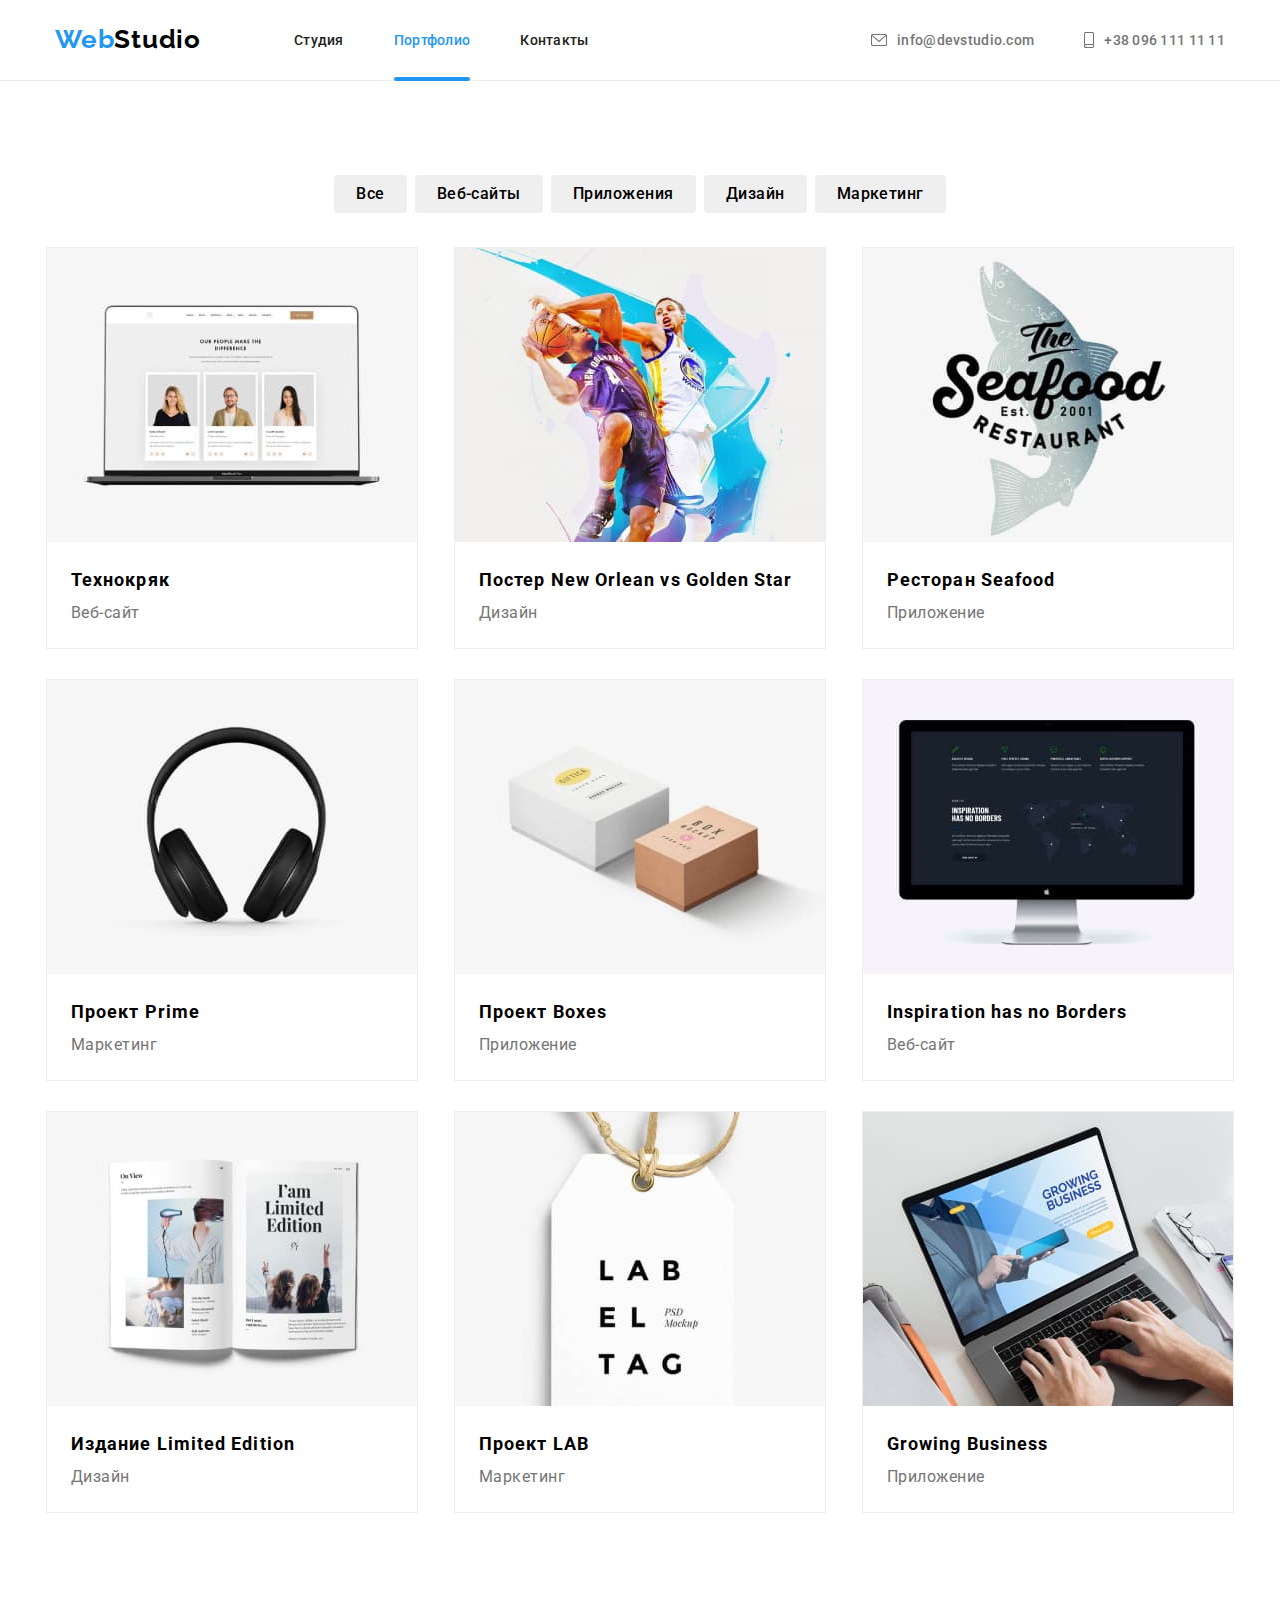
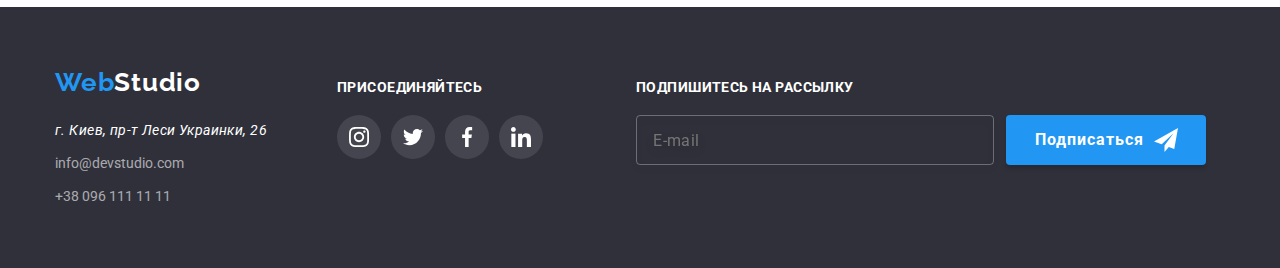
==== portfolio.html @ 57932f45 "pre" ====
<!DOCTYPE html>
<html lang="ru">

<head>
    <meta charset="UTF-8">
    <meta http-equiv="X-UA-Compatible" content="IE=edge">
    <meta name="viewport" content="width=device-width, initial-scale=1.0">
    <title>Портфолио</title>
    <link rel="stylesheet" href="https://github.com/sindresorhus/modern-normalize/blob/main/modern-normalize.css">
    <link rel="stylesheet" href="./css/reset.css">
<link rel="stylesheet" href="./css/main.css">

    <link rel="preconnect" href="https://fonts.googleapis.com">
    <link rel="preconnect" href="https://fonts.gstatic.com" crossorigin>
    <link
        href="https://fonts.googleapis.com/css2?family=Raleway:wght@700&family=Roboto:wght@400;500;700;900&display=swap"
        rel="stylesheet">
</head>

<body>
<header class="header">
    <div class="container header-conteiner">
        <nav class="header-nav">
            <a href="./index.html" lang="en" class="link header-link logo"><span class="logo-color-1">Web</span><span
                    class="logo-color-2">Studio</span></a>
            <ul class="list header-list">
                <li class="header-item"><a href="./index.html" class="link header-link">Студия</a></li>
                <li class="header-item"><a href="./portfolio.html" class="link header-link current">Портфолио</a></li>
                <li class="header-item"><a href="" class="link header-link ">Контакты</a></li>
            </ul>
        </nav>
        <ul class="list header-contacts">
            <li class="header-contacts-item icon-mail">
                <a href="mailto:info@devstudio.com" class="link header-link ">
                    <svg class="header-icon" width="16" height="12">
                        <use href="./images/icons.svg#icon-envelope">
                        </use>
                    </svg>
                    info@devstudio.com
                </a>
            </li>
            <li class="header-contacts-item icon-phone">
                <a href="tel:+380961111111" class="link header-link ">

                    <svg class="header-icon" width="10px" height="16px">
                        <use href="./images/icons.svg#icon-smartphone">
                        </use>
                    </svg>

                    <span>+38 096 111 11 11</span>
                </a>
            </li>
        </ul>
    </div>

</header>
    <main>
       <section class="section">
            <div class="container portfolio-conteinter">
            <ul class="list filters">
                <li  class="filter-item">
                    <button type="button" class="filter">Все</button>
                </li>
                <li class="filter-item">
                    <button type="button" class="filter">Веб-сайты</button>
                </li>
                <li class="filter-item">
                    <button type="button" class="filter">Приложения</button>
                </li>
                <li class="filter-item">
                    <button type="button" class="filter">Дизайн</button>
                </li>
                <li class="filter-item">
                    <button type="button" class="filter">Маркетинг</button>
                </li>
            </ul>
            <ul class="list projects">
                <li class="project">
                    <a href="" class="project-link" rel="noreferrer noopener">
                    <div class="project-img-wrap">
                        <img src="./images/portfolio/project-1.jpg" alt="project example" width="370" height="294">
                        <div class="project-img-hover">
                            <span class="project-img-hover-title">Технокряк это современная площадка распространения коронавируса. Компании используют эту платформу для цифрового шпионажа и атак на защищённые сервера конкурентов.</span>
                        </div>
                    </div>
                        <div class="project-cart-description">
                        <h3>Технокряк</h3>
                        <p>Веб-сайт</p>
                    </div>
                    </a>
                </li>
                <li class="project">
                    <a href="" class="project-link" rel="noreferrer noopener">
                    <div class="project-img-wrap">
                        <img src="./images/portfolio/project-2.jpg" alt="project example" width="370" height="294">
                        <div class="project-img-hover">
                            <span class="project-img-hover-title">Технокряк это современная площадка распространения коронавируса. Компании используют эту платформу для цифрового шпионажа и атак на защищённые сервера конкурентов.</span>
                        </div>
                    </div>
                        <div class="project-cart-description">
                    <h3>Постер New Orlean vs Golden Star</h3>
                    <p>Дизайн</p>
                    </div>
                    </a>
                </li>
                <li class="project">
                    <a href="" class="project-link" rel="noreferrer noopener">
                    <div class="project-img-wrap">
                        <img src="./images/portfolio/project-3.jpg" alt="project example" width="370" height="294">
                        <div class="project-img-hover">
                            <span class="project-img-hover-title">Технокряк это современная площадка распространения коронавируса. Компании используют эту платформу для цифрового шпионажа и атак на защищённые сервера конкурентов.</span>
                        </div>
                    </div>
                        <div class="project-cart-description">
                    <h3>Ресторан Seafood</h3>
                    <p>Приложение</p>
                    </div>
                    </a>
                </li>
                <li class="project">
                    <a href="" class="project-link" rel="noreferrer noopener">
                    <div class="project-img-wrap">
                        <img src="./images/portfolio/project-4.jpg" alt="project example" width="370" height="294">
                        <div class="project-img-hover">
                            <span class="project-img-hover-title">Технокряк это современная площадка распространения коронавируса. Компании используют эту платформу для цифрового шпионажа и атак на защищённые сервера конкурентов.</span>
                        </div>
                    </div>
                        <div class="project-cart-description">
                    <h3>Проект Prime</h3>
                    <p>Маркетинг</p>
                    </div>
                    </a>
                </li>
                <li class="project">
                    <a href="" class="project-link" rel="noreferrer noopener">
                    <div class="project-img-wrap">
                        <img src="./images/portfolio/project-5.jpg" alt="project example" width="370" height="294">
                        <div class="project-img-hover">
                            <span class="project-img-hover-title">Технокряк это современная площадка распространения коронавируса. Компании используют эту платформу для цифрового шпионажа и атак на защищённые сервера конкурентов.</span>
                        </div>
                    </div>
                        <div class="project-cart-description">
                    <h3>Проект Boxes</h3>
                    <p>Приложение</p>
                    </div>
                    </a>
                </li>
                <li class="project">
                    <a href="" class="project-link" rel="noreferrer noopener">
                    <div class="project-img-wrap">
                        <img src="./images/portfolio/project-6.jpg" alt="project example" width="370" height="294">
                        <div class="project-img-hover">
                            <span class="project-img-hover-title">Технокряк это современная площадка распространения коронавируса. Компании используют эту платформу для цифрового шпионажа и атак на защищённые сервера конкурентов.</span>
                        </div>
                    </div>
                        <div class="project-cart-description">
                    <h3>Inspiration has no Borders</h3>
                    <p>Веб-сайт</p>
                    </div>
                    </a>
                </li>
                <li class="project">
                    <a href="" class="project-link" rel="noreferrer noopener">
                    <div class="project-img-wrap">
                        <img src="./images/portfolio/project-7.jpg" alt="project example" width="370" height="294">
                        <div class="project-img-hover">
                            <span class="project-img-hover-title">Технокряк это современная площадка распространения коронавируса. Компании используют эту платформу для цифрового шпионажа и атак на защищённые сервера конкурентов.</span>
                        </div>
                    </div>
                        <div class="project-cart-description">
                    <h3>Издание Limited Edition</h3>
                    <p>Дизайн</p>
                    </div>
                    </a>
                </li>
                <li class="project">
                    <a href="" class="project-link" rel="noreferrer noopener">
                    <div class="project-img-wrap">
                        <img src="./images/portfolio/project-8.jpg" alt="project example" width="370" height="294">
                        <div class="project-img-hover">
                            <span class="project-img-hover-title">Технокряк это современная площадка распространения коронавируса. Компании используют эту платформу для цифрового шпионажа и атак на защищённые сервера конкурентов.</span>
                        </div>
                    </div>
                        <div class="project-cart-description">
                    <h3>Проект LAB</h3>
                    <p>Маркетинг</p>
                    </div>
                    </a>
                </li>
                <li class="project">
                    <a href="" class="project-link" rel="noreferrer noopener">
                    <div class="project-img-wrap">
                        <img src="./images/portfolio/project-9.jpg" alt="project example" width="370" height="294">
                        <div class="project-img-hover">
                            <span class="project-img-hover-title">Технокряк это современная площадка распространения коронавируса. Компании используют эту платформу для цифрового шпионажа и атак на защищённые сервера конкурентов.</span>
                        </div>
                    </div>
                        <div class="project-cart-description">
                    <h3>Growing Business</h3>
                    <p>Приложение</p>
                    </div>
                    </a>
                </li>
            </ul>
            </div>
       </section>
    </main>
    <footer class="footer">
        <div class="container footer-conteinter">
            <div class="footer-column-1">
                <div class="logo-footer">
                    <a href="./index.html" lang="en" class="link"><span class="logo logo-color-1">Web</span><span
                            class="logo logo-color-3">Studio</span></a>
                </div>
                <address class="address">
                    <ul class="list footer-list">
                        <li class="address-item"><a href="https://goo.gl/maps/AcQu7C4WXfpjc9Hp7" target="_blank"
                                rel="noopener noreferrer" class="link address-google-map">г. Киев, пр-т Леси Украинки,
                                26</a></li>
                        <li class="address-item"><a href="mailto:info@devstudio.com"
                                class="link address-contact">info@devstudio.com</a></li>
                        <li class="address-item"><a href="tel:+380961111111" class="link address-contact">+38 096 111 11
                                11</a></li>
                    </ul>
                </address>
            </div>
            <div class="footer-column-2">
                <div class="footer-social-conteiner">
                    <h2 class="footer-social-title">присоединяйтесь</h2>
                    <ul class="footer-social-link-list list">
                        <li class="footer-social-link-item"><a href="#" class="footer-social-link">
                                <svg class="footer-social-icon">
                                    <use href="./images/icons.svg#icon-instagram">
                                    </use>
                                </svg>
                            </a></li>
                        <li class="footer-social-link-item"><a href="#" class="footer-social-link">
                                <svg class="footer-social-icon">
                                    <use href="./images/icons.svg#icon-twitter">
                                    </use>
                                </svg>
                            </a></li>
                        <li class="footer-social-link-item"><a href="#" class="footer-social-link">
                                <svg class="footer-social-icon">
                                    <use href="./images/icons.svg#icon-facebook">
                                    </use>
                                </svg>
                            </a></li>
                        <li class="footer-social-link-item"><a href="#" class="footer-social-link">
                                <svg class="footer-social-icon">
                                    <use href="./images/icons.svg#icon-linkedin">
                                    </use>
                                </svg>
                            </a></li>
                    </ul>
                </div>
            </div>
            <div class="footer-column-3">
                <form class="form-mailing" action="#">
                    <label for="user_email" class="form-mailing-label">
                        Подпишитесь на рассылку
                    </label>
                    <input type="email" name="email" placeholder="E-mail" id="user_email" class="user-email-input" />
                    <button class="user-email-button" type="submit">
                        <div>Подписаться</div>
                        <svg class="form-send-icon">
                            <use href="./images/icons.svg#icon-send">
                            </use>
                        </svg>
                    </button>
                </form>
            </div>
        </div>
    </footer>
</body>

</html>
---- css/main.css ----
:root {
  --brend-color: #2196f3;
  --brend-color-2: #000;
  --brend-color-3: #fff;
  --text-color: #212121;
  --text-description-color: #757575;
  --text-contats-footer: rgba(255, 255, 255, 0.6);
  --btn-hover-color: #188ce8;
  --bg-hero: #2f303a;
  --bg-about: #fff;
  --bg-team: #f5f4fa;
  --bg-footer: #2f303a;
  --icon-accent-color: #fff;
  --icon-bg-color: var(--btn-hover-color);
  /* ------- TRANSITION PROPS ------- */
  --duration: 250ms;
  --timing-fun: cubic-bezier(0.4, 0, 0.2, 1);
}

.user-email-button, .user-email-input, .client-icon-wrap, .team-social-link, .img-over, .modal-send-button, .modal-window, .btn, .link {
  transition-duration: var(--duration);
  transition-timing-function: var(--timing-fun);
}

*,
*::after,
*::before {
  box-sizing: border-box;
}

body {
  font-family: "Roboto", sans-serif;
  font-style: normal;
  color: var(--text-color);
  margin: 0;
}

.list {
  list-style: none;
}

.link {
  transition-property: color;
  padding-top: 24px;
  padding-bottom: 25px;
  color: var(--text-color);
  text-decoration: none;
}
.link:hover {
  text-decoration: none;
  color: var(--brend-color);
  --color1: var(--brend-color);
}

.current {
  color: var(--brend-color);
}
.current::after {
  content: "";
  display: block;
  width: 100%;
  height: 4px;
  background-color: #2196f3;
  position: absolute;
  bottom: -1px;
  border-radius: 2px;
}

h1,
h2,
h3,
h4,
h5,
h6,
p {
  margin: 0;
}

ul,
ol {
  margin: 0;
  padding-left: 0;
}

button {
  cursor: pointer;
  border: 0;
}

img {
  display: block;
}

.preload * {
  -webkit-transition: none !important;
  -moz-transition: none !important;
  -ms-transition: none !important;
  -o-transition: none !important;
}

.section {
  padding-top: 94px;
  padding-bottom: 94px;
  margin-top: 0;
  margin-bottom: 0;
}

.container {
  width: 1200px;
  padding-left: 15px;
  padding-right: 15px;
  margin: auto;
  /* the debug */
  /* outline: 1px solid tomato; */
}

.logo {
  font-family: Raleway, sans-serif;
  font-weight: bold;
  font-size: 26px;
  line-height: calc(31 / 26);
  letter-spacing: 0.03em;
}

.logo-color-1 {
  color: var(--brend-color);
}

.logo-color-2 {
  color: var(--brend-color-2);
}

.logo-color-3 {
  color: var(--brend-color-3);
}

.btn {
  margin: auto;
  display: block;
  padding: 10px 32px;
  font-family: inherit;
  background: var(--brend-color);
  box-shadow: 0px 4px 4px rgba(0, 0, 0, 0.15);
  border-radius: 4px;
  font-weight: bold;
  font-size: 16px;
  line-height: calc(30 / 16);
  align-items: center;
  text-align: center;
  letter-spacing: 0.06em;
  color: var(--brend-color-3);
}

.btn:hover,
.btn:focus,
.user-email-button:hover,
.modal-send-button:hover {
  background: var(--btn-hover-color);
  cursor: pointer;
}

.modal-backdrop {
  position: fixed;
  z-index: 10;
  background-color: rgba(0, 0, 0, 0.2);
  width: 100vw;
  height: 100vh;
  top: 0;
}
.modal-backdrop.is-hidden > .modal-window {
  transform: translateX(-100vw);
}

.is-hidden {
  visibility: hidden;
  opacity: 0;
  pointer-events: none;
}

.modal-window {
  padding: 40px;
  position: absolute;
  z-index: 11;
  top: 50%;
  left: 50%;
  transform: translateX(-50%) translateY(-50%);
  width: 528px;
  height: 581px;
  background-color: #fff;
  box-shadow: 0px 1px 3px rgba(0, 0, 0, 0.12), 0px 1px 1px rgba(0, 0, 0, 0.14), 0px 2px 1px rgba(0, 0, 0, 0.2);
  border-radius: 4px;
  transition-property: transform opacity;
}

.modal-close-buttom {
  position: absolute;
  right: 8px;
  top: 8px;
  width: 30px;
  height: 30px;
  background: #ffffff;
  border: 1px solid rgba(0, 0, 0, 0.1);
  box-sizing: border-box;
  border-radius: 15px;
  display: flex;
  justify-content: center;
  align-items: center;
  transition-duration: var(--duration);
  transition-timing-function: var(--timing-fun);
}
.modal-close-buttom:hover {
  fill: var(--brend-color);
}
.modal-close-buttom:hover, .modal-close-buttom:active {
  border: 1px solid black;
}

.icon-close {
  width: 11px;
  height: 11px;
}

.modal-title {
  margin-bottom: 12px;
  font-family: Roboto;
  font-weight: bold;
  font-size: 20px;
  line-height: calc(23 / 20);
  text-align: center;
  letter-spacing: 0.03em;
  color: #212121;
}

.form-field {
  margin-bottom: 10px;
  position: relative;
}

.input-text {
  display: block;
  font-family: Roboto;
  font-size: 12px;
  line-height: 14px;
  letter-spacing: 0.01em;
  color: #757575;
}

.form-input {
  width: 100%;
  height: 40px;
  padding-left: 40px;
  border: 1px solid rgba(33, 33, 33, 0.2);
  box-sizing: border-box;
  border-radius: 4px;
}
.form-input:hover + .form-icons {
  --color1: var(--brend-color);
}

.form-input:hover, .form-input:focus,
.user-text:hover,
.user-text:focus {
  border: 1px solid var(--brend-color);
  box-sizing: border-box;
  border-radius: 4px;
  outline: none;
}

.form-icons {
  pointer-events: none;
  position: absolute;
  bottom: 11px;
  left: 12px;
  width: 18px;
  height: 18px;
}

.user-text {
  width: 100%;
  height: 120px;
  padding: 12px 16px;
  border: 1px solid rgba(33, 33, 33, 0.2);
  box-sizing: border-box;
  border-radius: 4px;
  resize: none;
}

.form-field-check {
  height: 24px;
  margin-top: 20px;
  margin-left: calc(54px - 41px);
  margin-right: calc(51px - 39px);
}

.input-check {
  display: block;
  text-align: right;
  font-family: Roboto;
  font-size: 14px;
  line-height: 24px;
  /* identical to box height, or 171% */
  letter-spacing: 0.03em;
  color: #757575;
}

.form-icons-check {
  position: absolute;
  top: 5px;
  left: 0px;
  width: 16px;
  height: 15px;
  --color1: transparent;
  border: 1px solid #212121;
  border-radius: 25%;
}

.form-check {
  position: absolute;
  top: 5px;
  left: 0px;
  display: none;
}
.form-check:checked ~ .form-icons-check {
  --color1: #fff;
  background: var(--brend-color);
  border: 1px solid var(--brend-color);
}

.link-rules {
  font-family: Roboto;
  font-size: 14px;
  line-height: calc(24 / 14);
  letter-spacing: 0.03em;
  -webkit-text-decoration-line: underline;
          text-decoration-line: underline;
  color: var(--brend-color);
}

.modal-send-button {
  display: block;
  width: 200px;
  height: 50px;
  margin-top: 30px;
  margin-left: auto;
  margin-right: auto;
  font-family: Roboto;
  font-weight: bold;
  font-size: 16px;
  line-height: 30px;
  letter-spacing: 0.06em;
  color: #fff;
  background: var(--brend-color);
  box-shadow: 0px 4px 4px rgba(0, 0, 0, 0.15);
  border-radius: 4px;
}

.header {
  background: var(--brend-color-3);
  border-bottom: 1px solid #ececec;
  /* filter: drop-shadow(0px 4px 4px rgba(0, 0, 0, 0.25)); */
}

.header-conteiner {
  display: flex;
  justify-content: space-between;
  align-content: center;
}

.header-list,
.header-contacts {
  display: flex;
  justify-content: space-between;
  align-items: center;
}

.header-list {
  margin-left: 93px;
  position: relative;
}

.header-item {
  height: 100%;
  text-align: center;
  display: flex;
  position: relative;
}

.header-item:nth-child(n+2),
.header-contacts-item:nth-child(n+2) {
  margin-left: 50px;
}

.header-nav {
  display: flex;
  justify-content: space-between;
  font-weight: 500;
  font-size: 14px;
  line-height: calc(16 / 14);
  letter-spacing: 0.02em;
}

.header-contacts {
  margin-left: auto;
}

.header-link {
  display: flex;
  justify-content: center;
  align-items: center;
}

.header-contacts-item > a {
  font-family: Roboto;
  font-weight: 500;
  font-size: 14px;
  line-height: 16px;
  letter-spacing: 0.02em;
  color: var(--text-description-color);
}

.header-icon {
  margin-right: 10px;
}

.hero {
  background-color: var(--bg-hero);
  background-image: linear-gradient(rgba(47, 48, 58, 0.4), rgba(47, 48, 58, 0.4)), url(../images/index/bg.jpg);
  background-repeat: no-repeat;
  min-width: 1280px;
  max-width: 1600px;
  margin: auto;
  padding-top: 200px;
  padding-bottom: 200px;
}
.hero-title {
  width: 696px;
  margin: auto;
  font-weight: 900;
  font-size: 44px;
  line-height: calc(60 / 44);
  text-align: center;
  letter-spacing: 0.06em;
  text-transform: uppercase;
  color: var(--brend-color-3);
  margin-bottom: 30px;
}

.benefits {
  background-color: var(--bg-about);
  padding-bottom: 0;
  margin-bottom: 94px;
}

.benefits-list {
  display: flex;
  justify-content: space-evenly;
  margin: 0 auto 94px auto;
}

.benefits-icon-wrap {
  background: var(--bg-team);
  border-radius: 4px;
  width: 270px;
  height: 120px;
  display: flex;
  justify-content: center;
  align-items: center;
  margin-bottom: 30px;
}

.benefits-item {
  width: 270px;
}
.benefits-item:nth-child(n+2) {
  margin-left: 30px;
}
.benefits-item > h3 {
  font-weight: bold;
  font-size: 14px;
  line-height: calc(16 / 14);
  letter-spacing: 0.03em;
  text-transform: uppercase;
  margin-bottom: 10px;
}
.benefits-item > p {
  font-size: 14px;
  line-height: calc(17 / 14);
  letter-spacing: 0.03em;
  color: var(--text-description-color);
}

.about {
  padding-top: 0;
  background-color: var(--bg-about);
  margin-top: 94px;
}

.about-woks-title {
  font-weight: bold;
  font-size: 36px;
  line-height: calc(42 / 36);
  text-align: center;
  letter-spacing: 0.03em;
}

.about-title {
  font-weight: bold;
  font-size: 36px;
  line-height: calc(42 / 36);
  text-align: center;
  letter-spacing: 0.03em;
  margin-bottom: 50px;
}

.about-works {
  display: flex;
}
.about-works:nth-child(n+2) {
  margin-left: 30px;
}

.about-work-item-img-wrap {
  position: relative;
  overflow: hidden;
}
.about-work-item-img-wrap:hover > .img-over {
  bottom: 0;
}

.img-over {
  position: absolute;
  width: 100%;
  height: 4.2rem;
  bottom: -4.2rem;
  background-color: rgba(47, 48, 58, 0.8);
  display: flex;
  justify-content: center;
  align-items: center;
  transition-property: bottom;
}

.img-over-title {
  font-family: Roboto;
  font-weight: bold;
  font-size: 14px;
  line-height: calc(14 / 16);
  text-align: center;
  letter-spacing: 0.03em;
  text-transform: uppercase;
  color: #ffffff;
}

.team {
  background-color: var(--bg-team);
}
.team-title {
  font-weight: bold;
  font-size: 36px;
  line-height: calc(42 / 36);
  text-align: center;
  letter-spacing: 0.03em;
  margin-bottom: 50px;
}
.team-list {
  display: flex;
}

.team-item {
  background: #fff;
  box-shadow: 0px 1px 3px rgba(0, 0, 0, 0.12), 0px 1px 1px rgba(0, 0, 0, 0.14), 0px 2px 1px rgba(0, 0, 0, 0.2);
  border-radius: 0px 0px 4px 4px;
}
.team-item:nth-child(n+2) {
  margin-left: 30px;
}

.team-cart-description {
  text-align: center;
  padding-top: 30px;
  padding-bottom: 30px;
}
.team-cart-description > h3 {
  font-weight: 500;
  font-size: 16px;
  line-height: calc(19 / 16);
  text-align: center;
  letter-spacing: 0.03em;
  margin-bottom: 10px;
}
.team-cart-description > p {
  font-weight: normal;
  font-size: 16px;
  line-height: calc(19 / 16);
  text-align: center;
  letter-spacing: 0.03em;
  color: var(--text-description-color);
  margin-bottom: 16px;
}

.team-social-link {
  border-radius: 50%;
  width: 44px;
  height: 44px;
  display: flex;
  justify-content: center;
  align-items: center;
  transition-property: background;
}
.team-social-link:hover {
  background-color: var(--icon-bg-color);
  --color1: var(--icon-accent-color);
}

.team-social-link-list {
  display: flex;
  justify-content: center;
  margin-bottom: 10px;
}

.team-social-link-item + .team-social-link-item {
  margin-left: 10px;
}

.team-social-icon {
  width: 20px;
  height: 20px;
}

.clients {
  background-color: var(--bg-about);
}

.client-title {
  font-weight: bold;
  font-size: 36px;
  line-height: calc(42 / 36);
  text-align: center;
  letter-spacing: 0.03em;
  margin-bottom: 50px;
}

.clients-list {
  display: flex;
  justify-content: space-between;
  color: #afb1b8;
}

.client-icon-wrap {
  border: 1px solid currentColor;
  box-sizing: border-box;
  border-radius: 4px;
  padding: 16px 32px;
}
.client-icon-wrap + .client-icon-wrap {
  margin-left: 30px;
}

.client-icon {
  width: 106px;
  height: 60px;
}
.client-icon:hover {
  color: var(--icon-bg-color);
  --color1: var(--icon-bg-color);
}

.footer {
  background-color: var(--bg-footer);
  padding-top: 60px;
  padding-bottom: 60px;
  min-width: 1280px;
}

/* ------ COLUMN 1 ------- */
.footer-conteinter {
  display: flex;
  justify-content: left;
}

.logo-footer {
  margin-bottom: 20px;
}

.address-item:not(:last-child) {
  margin-bottom: 9px;
}

.address-google-map {
  font-weight: normal;
  font-size: 14px;
  line-height: calc(24 / 14);
  letter-spacing: 0.03em;
  color: var(--brend-color-3);
}

.address-contact {
  font-family: Roboto;
  font-style: normal;
  font-size: 14px;
  line-height: 24px;
  color: var(--text-contats-footer);
}

/* ------ COLUMN 2 ------- */
.footer-column-2 {
  margin-left: 70px;
  margin-top: calc(72px - 60px);
}

.footer-social-conteiner {
  width: 206px;
  height: 80px;
}

.footer-social-title,
.form-mailing-label {
  font-family: Roboto;
  font-weight: bold;
  font-size: 14px;
  line-height: calc(16 / 14);
  letter-spacing: 0.03em;
  text-transform: uppercase;
  color: #ffffff;
  margin-bottom: 20px;
}

.footer-social-link-list {
  display: flex;
  justify-content: center;
  margin-bottom: 10px;
}

.footer-social-link {
  border-radius: 50%;
  width: 44px;
  height: 44px;
  display: flex;
  justify-content: center;
  align-items: center;
  background: rgba(255, 255, 255, 0.1);
}
.footer-social-link:hover {
  background-color: var(--icon-bg-color);
  --color1: var(--icon-accent-color);
}
.footer-social-link-item + .footer-social-link-item {
  margin-left: 10px;
}

.footer-social-icon {
  --color1: var(--icon-accent-color);
  width: 20px;
  height: 20px;
}

/* ------ COLUMN 3 ------- */
.footer-column-3 {
  margin-top: calc(72px - 60px);
  margin-left: 93px;
  width: 570px;
}

.form-mailing {
  display: flex;
  flex-wrap: wrap;
}

.form-mailing-label {
  width: 100%;
}

.user-email-input {
  width: 358px;
  height: 50px;
  background: transparent;
  border: 1px solid rgba(255, 255, 255, 0.3);
  box-sizing: border-box;
  filter: drop-shadow(0px 4px 4px rgba(0, 0, 0, 0.15));
  border-radius: 4px;
  padding-left: 16px;
  font-family: Roboto;
  font-size: 16px;
  line-height: calc(20 / 16);
  /* identical to box height, or 125% */
  display: flex;
  align-items: center;
  letter-spacing: 0.03em;
  color: rgba(255, 255, 255, 0.6);
}
.user-email-input:hover {
  border: 1px solid var(--brend-color);
}
.user-email-input:focus {
  border: 1px solid transparent;
  outline: 2px solid var(--brend-color);
  transition-duration: 0ms;
}

.user-email-button {
  position: relative;
  width: 200px;
  height: 50px;
  margin-left: 12px;
  padding-left: 29px;
  padding-top: 10px;
  padding-bottom: 10px;
  background: var(--brend-color);
  box-shadow: 0px 4px 4px rgba(0, 0, 0, 0.15);
  border-radius: 4px;
}
.user-email-button > div {
  width: 109px;
  height: 30px;
  margin: 0px;
  font-family: Roboto;
  font-weight: bold;
  font-size: 16px;
  line-height: calc(30 / 16);
  letter-spacing: 0.06em;
  color: var(--brend-color-3);
}

.form-send-icon {
  display: block;
  position: absolute;
  top: 13px;
  right: 28px;
  width: 24px;
  height: 24px;
}

.portfolio-conteinter {
  padding-left: 0;
  padding-right: 0;
}

.filters {
  display: flex;
  justify-content: center;
  margin: 0 auto 34px auto;
}

.filter {
  font-family: Roboto;
  font-weight: 500;
  font-size: 16px;
  line-height: calc(26 / 16);
  text-align: center;
  letter-spacing: 0.03em;
  border-radius: 4px;
  padding: 6px 22px;
}
.filter:hover, .filter:focus {
  color: var(--brend-color-3);
  background: var(--btn-hover-color);
  cursor: pointer;
  box-shadow: 0px 3px 1px rgba(0, 0, 0, 0.1), 0px 1px 2px rgba(0, 0, 0, 0.08), 0px 2px 2px rgba(0, 0, 0, 0.12);
  border-radius: 4px;
}

.filter-item:not(:last-child) {
  margin-right: 8px;
}

.projects {
  display: flex;
  justify-content: space-evenly;
  flex-wrap: wrap;
}

.project {
  box-sizing: border-box;
  border: 1px solid #eeeeee;
}
.project:not(:nth-child(3n)) {
  margin-right: 30px;
}
.project:nth-last-child(n+4) {
  margin-bottom: 30px;
}
.project:hover {
  color: black;
  box-sizing: border-box;
  box-shadow: 0px 1px 1px rgba(0, 0, 0, 0.12), 0px 4px 4px rgba(0, 0, 0, 0.06), 1px 4px 6px rgba(0, 0, 0, 0.16);
  cursor: pointer;
}

.project-link {
  color: black;
  text-decoration: none;
  display: block;
  padding: 0;
}
.project-link > img {
  margin-bottom: 20px;
}

.project-cart-description {
  margin: 20px 24px;
}
.project-cart-description > h3 {
  width: 322px;
  font-weight: bold;
  font-size: 18px;
  line-height: calc(36 / 18);
  letter-spacing: 0.06em;
}
.project-cart-description > p {
  width: 322px;
  font-size: 16px;
  line-height: calc(30 / 16);
  letter-spacing: 0.03em;
  color: var(--text-description-color);
  margin: auto;
}

.project-img-wrap {
  position: relative;
  width: 370px;
  height: 294px;
  overflow: hidden;
}
.project-img-wrap:hover > .project-img-hover {
  top: 0;
}

.project-img-hover {
  position: absolute;
  top: 100%;
  /* top: 0; */
  display: block;
  width: 100%;
  height: 100%;
  background: rgba(33, 150, 243, 0.9);
  padding: 63px 23px;
  transition-duration: var(--duration);
  transition-timing-function: var(--timing-fun);
  transition-property: top;
}
.project-img-hover-title {
  font-family: Roboto;
  font-size: 18px;
  line-height: calc(28 / 18);
  letter-spacing: 0.03em;
  color: #ffffff;
}/*# sourceMappingURL=main.css.map */
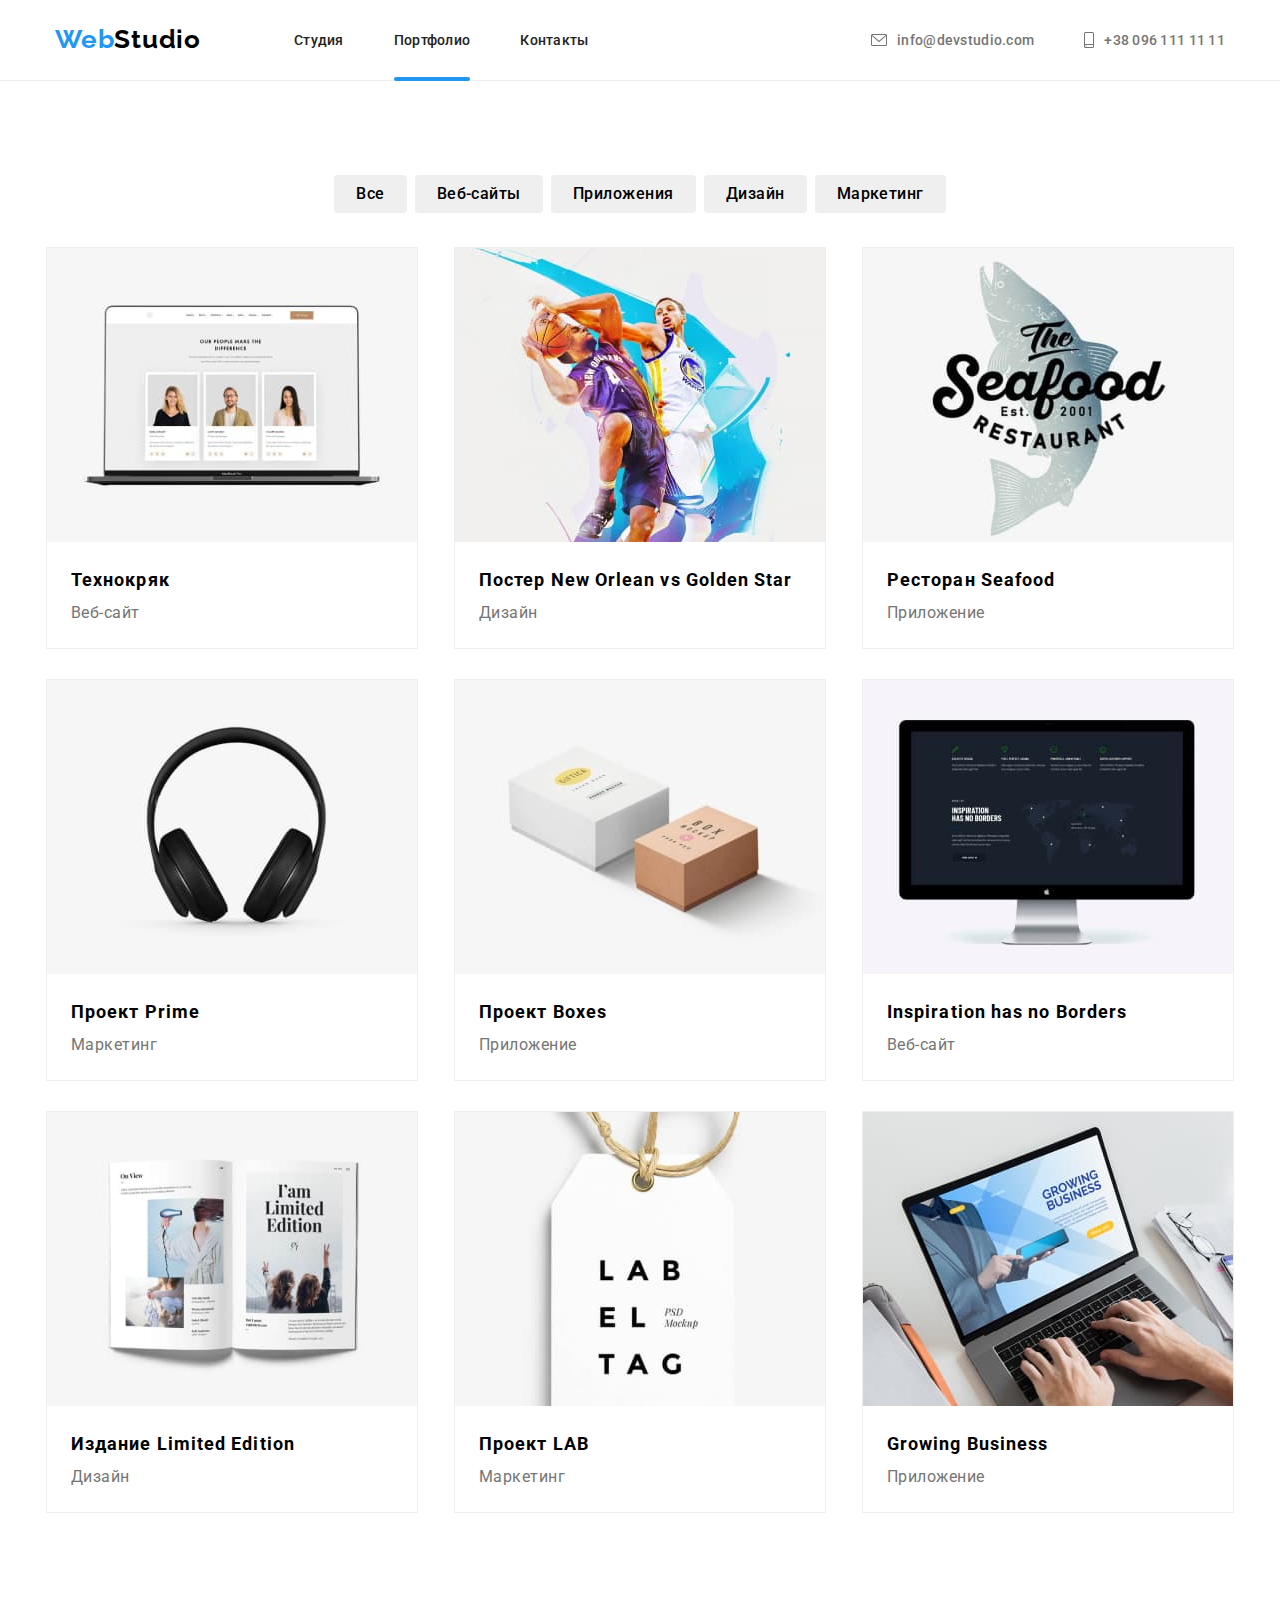
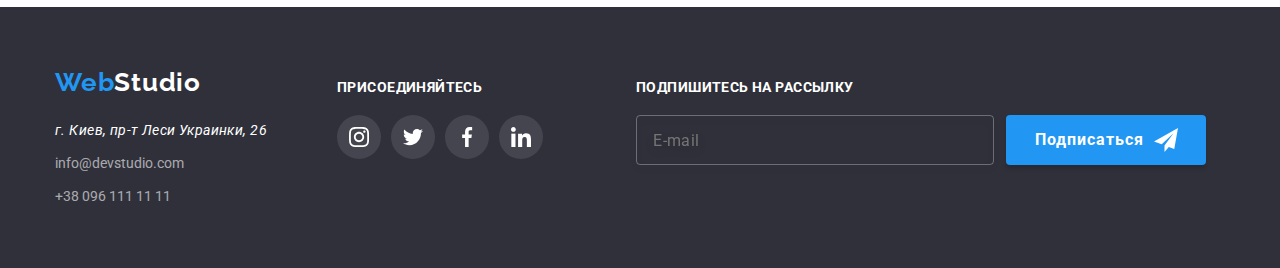
==== commit 338ae7df: "second commite" ====
--- a/portfolio.html
+++ b/portfolio.html
@@ -5,11 +5,10 @@
     <meta charset="UTF-8">
     <meta http-equiv="X-UA-Compatible" content="IE=edge">
     <meta name="viewport" content="width=device-width, initial-scale=1.0">
-    <title>Портфолио</title>
+    <title>Студия</title>
     <link rel="stylesheet" href="https://github.com/sindresorhus/modern-normalize/blob/main/modern-normalize.css">
     <link rel="stylesheet" href="./css/reset.css">
-<link rel="stylesheet" href="./css/main.css">
-
+    <link rel="stylesheet" href="./css/main.css">
     <link rel="preconnect" href="https://fonts.googleapis.com">
     <link rel="preconnect" href="https://fonts.gstatic.com" crossorigin>
     <link
@@ -17,70 +16,69 @@
         rel="stylesheet">
 </head>
 
-<body>
-<header class="header">
-    <div class="container header-conteiner">
-        <nav class="header-nav">
-            <a href="./index.html" lang="en" class="link header-link logo"><span class="logo-color-1">Web</span><span
-                    class="logo-color-2">Studio</span></a>
-            <ul class="list header-list">
-                <li class="header-item"><a href="./index.html" class="link header-link">Студия</a></li>
-                <li class="header-item"><a href="./portfolio.html" class="link header-link current">Портфолио</a></li>
-                <li class="header-item"><a href="" class="link header-link ">Контакты</a></li>
+<body class="preload">
+    <header class="header">
+        <div class="container header__conteiner">
+            <nav class="nav">
+                <a href="./index.html" lang="en" class="link nav__link logo"><span class="logo-color-1">Web</span><span
+                        class="logo-color-2">Studio</span></a>
+                <ul class="list nav__list--end nav__list">
+                    <li class="nav__item"><a href="./index.html" class="link nav__link ">Студия</a></li>
+                    <li class="nav__item current" ><a href="./portfolio.html" class="link nav__link ">Портфолио</a></li>
+                    <li class="nav__item"><a href="" class="link nav__link ">Контакты</a></li>
+                </ul>
+            </nav>
+            <ul class="list contacts">
+                <li class="contacts__item">
+                    <a href="mailto:info@devstudio.com" class="link contacts__link ">
+                        <svg class="contacts__icon" width="16" height="12">
+                            <use href="./images/icons.svg#icon-envelope">
+                            </use>
+                        </svg>
+                        info@devstudio.com
+                    </a>
+                </li>
+                <li class="contacts__item">
+                    <a href="tel:+380961111111" class="link contacts__link ">
+                        <svg class="contacts__icon" width="10px" height="16px">
+                            <use href="./images/icons.svg#icon-smartphone">
+                            </use>
+                        </svg>
+
+                        <span>+38 096 111 11 11</span>
+                    </a>
+                </li>
             </ul>
-        </nav>
-        <ul class="list header-contacts">
-            <li class="header-contacts-item icon-mail">
-                <a href="mailto:info@devstudio.com" class="link header-link ">
-                    <svg class="header-icon" width="16" height="12">
-                        <use href="./images/icons.svg#icon-envelope">
-                        </use>
-                    </svg>
-                    info@devstudio.com
-                </a>
-            </li>
-            <li class="header-contacts-item icon-phone">
-                <a href="tel:+380961111111" class="link header-link ">
-
-                    <svg class="header-icon" width="10px" height="16px">
-                        <use href="./images/icons.svg#icon-smartphone">
-                        </use>
-                    </svg>
-
-                    <span>+38 096 111 11 11</span>
-                </a>
-            </li>
-        </ul>
-    </div>
-
-</header>
+        </div>
+
+    </header>
     <main>
        <section class="section">
             <div class="container portfolio-conteinter">
             <ul class="list filters">
-                <li  class="filter-item">
-                    <button type="button" class="filter">Все</button>
-                </li>
-                <li class="filter-item">
-                    <button type="button" class="filter">Веб-сайты</button>
-                </li>
-                <li class="filter-item">
-                    <button type="button" class="filter">Приложения</button>
-                </li>
-                <li class="filter-item">
-                    <button type="button" class="filter">Дизайн</button>
-                </li>
-                <li class="filter-item">
-                    <button type="button" class="filter">Маркетинг</button>
+                <li  class="filters__item">
+                    <button type="button" class="filters__filter">Все</button>
+                </li>
+                <li class="filters__item">
+                    <button type="button" class="filters__filter">Веб-сайты</button>
+                </li>
+                <li class="filters__item">
+                    <button type="button" class="filters__filter">Приложения</button>
+                </li>
+                <li class="filters__item">
+                    <button type="button" class="filters__filter">Дизайн</button>
+                </li>
+                <li class="filters__item">
+                    <button type="button" class="filters__filter">Маркетинг</button>
                 </li>
             </ul>
             <ul class="list projects">
-                <li class="project">
-                    <a href="" class="project-link" rel="noreferrer noopener">
-                    <div class="project-img-wrap">
+                <li class="projects_project">
+                    <a href="" class="projects__link" rel="noreferrer noopener">
+                    <div class="projects__wrap">
                         <img src="./images/portfolio/project-1.jpg" alt="project example" width="370" height="294">
-                        <div class="project-img-hover">
-                            <span class="project-img-hover-title">Технокряк это современная площадка распространения коронавируса. Компании используют эту платформу для цифрового шпионажа и атак на защищённые сервера конкурентов.</span>
+                        <div class="projects__img-hover">
+                            <span class="projects__img-hover-title">Технокряк это современная площадка распространения коронавируса. Компании используют эту платформу для цифрового шпионажа и атак на защищённые сервера конкурентов.</span>
                         </div>
                     </div>
                         <div class="project-cart-description">
@@ -89,12 +87,12 @@
                     </div>
                     </a>
                 </li>
-                <li class="project">
-                    <a href="" class="project-link" rel="noreferrer noopener">
-                    <div class="project-img-wrap">
+                <li class="projects_project">
+                    <a href="" class="projects__link" rel="noreferrer noopener">
+                    <div class="projects__wrap">
                         <img src="./images/portfolio/project-2.jpg" alt="project example" width="370" height="294">
-                        <div class="project-img-hover">
-                            <span class="project-img-hover-title">Технокряк это современная площадка распространения коронавируса. Компании используют эту платформу для цифрового шпионажа и атак на защищённые сервера конкурентов.</span>
+                        <div class="projects__img-hover">
+                            <span class="projects__img-hover-title">Технокряк это современная площадка распространения коронавируса. Компании используют эту платформу для цифрового шпионажа и атак на защищённые сервера конкурентов.</span>
                         </div>
                     </div>
                         <div class="project-cart-description">
@@ -103,12 +101,12 @@
                     </div>
                     </a>
                 </li>
-                <li class="project">
-                    <a href="" class="project-link" rel="noreferrer noopener">
-                    <div class="project-img-wrap">
+                <li class="projects_project">
+                    <a href="" class="projects__link" rel="noreferrer noopener">
+                    <div class="projects__wrap">
                         <img src="./images/portfolio/project-3.jpg" alt="project example" width="370" height="294">
-                        <div class="project-img-hover">
-                            <span class="project-img-hover-title">Технокряк это современная площадка распространения коронавируса. Компании используют эту платформу для цифрового шпионажа и атак на защищённые сервера конкурентов.</span>
+                        <div class="projects__img-hover">
+                            <span class="projects__img-hover-title">Технокряк это современная площадка распространения коронавируса. Компании используют эту платформу для цифрового шпионажа и атак на защищённые сервера конкурентов.</span>
                         </div>
                     </div>
                         <div class="project-cart-description">
@@ -117,12 +115,12 @@
                     </div>
                     </a>
                 </li>
-                <li class="project">
-                    <a href="" class="project-link" rel="noreferrer noopener">
-                    <div class="project-img-wrap">
+                <li class="projects_project">
+                    <a href="" class="projects__link" rel="noreferrer noopener">
+                    <div class="projects__wrap">
                         <img src="./images/portfolio/project-4.jpg" alt="project example" width="370" height="294">
-                        <div class="project-img-hover">
-                            <span class="project-img-hover-title">Технокряк это современная площадка распространения коронавируса. Компании используют эту платформу для цифрового шпионажа и атак на защищённые сервера конкурентов.</span>
+                        <div class="projects__img-hover">
+                            <span class="projects__img-hover-title">Технокряк это современная площадка распространения коронавируса. Компании используют эту платформу для цифрового шпионажа и атак на защищённые сервера конкурентов.</span>
                         </div>
                     </div>
                         <div class="project-cart-description">
@@ -131,12 +129,12 @@
                     </div>
                     </a>
                 </li>
-                <li class="project">
-                    <a href="" class="project-link" rel="noreferrer noopener">
-                    <div class="project-img-wrap">
+                <li class="projects_project">
+                    <a href="" class="projects__link" rel="noreferrer noopener">
+                    <div class="projects__wrap">
                         <img src="./images/portfolio/project-5.jpg" alt="project example" width="370" height="294">
-                        <div class="project-img-hover">
-                            <span class="project-img-hover-title">Технокряк это современная площадка распространения коронавируса. Компании используют эту платформу для цифрового шпионажа и атак на защищённые сервера конкурентов.</span>
+                        <div class="projects__img-hover">
+                            <span class="projects__img-hover-title">Технокряк это современная площадка распространения коронавируса. Компании используют эту платформу для цифрового шпионажа и атак на защищённые сервера конкурентов.</span>
                         </div>
                     </div>
                         <div class="project-cart-description">
@@ -145,12 +143,12 @@
                     </div>
                     </a>
                 </li>
-                <li class="project">
-                    <a href="" class="project-link" rel="noreferrer noopener">
-                    <div class="project-img-wrap">
+                <li class="projects_project">
+                    <a href="" class="projects__link" rel="noreferrer noopener">
+                    <div class="projects__wrap">
                         <img src="./images/portfolio/project-6.jpg" alt="project example" width="370" height="294">
-                        <div class="project-img-hover">
-                            <span class="project-img-hover-title">Технокряк это современная площадка распространения коронавируса. Компании используют эту платформу для цифрового шпионажа и атак на защищённые сервера конкурентов.</span>
+                        <div class="projects__img-hover">
+                            <span class="projects__img-hover-title">Технокряк это современная площадка распространения коронавируса. Компании используют эту платформу для цифрового шпионажа и атак на защищённые сервера конкурентов.</span>
                         </div>
                     </div>
                         <div class="project-cart-description">
@@ -159,12 +157,12 @@
                     </div>
                     </a>
                 </li>
-                <li class="project">
-                    <a href="" class="project-link" rel="noreferrer noopener">
-                    <div class="project-img-wrap">
+                <li class="projects_project">
+                    <a href="" class="projects__link" rel="noreferrer noopener">
+                    <div class="projects__wrap">
                         <img src="./images/portfolio/project-7.jpg" alt="project example" width="370" height="294">
-                        <div class="project-img-hover">
-                            <span class="project-img-hover-title">Технокряк это современная площадка распространения коронавируса. Компании используют эту платформу для цифрового шпионажа и атак на защищённые сервера конкурентов.</span>
+                        <div class="projects__img-hover">
+                            <span class="projects__img-hover-title">Технокряк это современная площадка распространения коронавируса. Компании используют эту платформу для цифрового шпионажа и атак на защищённые сервера конкурентов.</span>
                         </div>
                     </div>
                         <div class="project-cart-description">
@@ -173,12 +171,12 @@
                     </div>
                     </a>
                 </li>
-                <li class="project">
-                    <a href="" class="project-link" rel="noreferrer noopener">
-                    <div class="project-img-wrap">
+                <li class="projects_project">
+                    <a href="" class="projects__link" rel="noreferrer noopener">
+                    <div class="projects__wrap">
                         <img src="./images/portfolio/project-8.jpg" alt="project example" width="370" height="294">
-                        <div class="project-img-hover">
-                            <span class="project-img-hover-title">Технокряк это современная площадка распространения коронавируса. Компании используют эту платформу для цифрового шпионажа и атак на защищённые сервера конкурентов.</span>
+                        <div class="projects__img-hover">
+                            <span class="projects__img-hover-title">Технокряк это современная площадка распространения коронавируса. Компании используют эту платформу для цифрового шпионажа и атак на защищённые сервера конкурентов.</span>
                         </div>
                     </div>
                         <div class="project-cart-description">
@@ -187,12 +185,12 @@
                     </div>
                     </a>
                 </li>
-                <li class="project">
-                    <a href="" class="project-link" rel="noreferrer noopener">
-                    <div class="project-img-wrap">
+                <li class="projects_project">
+                    <a href="" class="projects__link" rel="noreferrer noopener">
+                    <div class="projects__wrap">
                         <img src="./images/portfolio/project-9.jpg" alt="project example" width="370" height="294">
-                        <div class="project-img-hover">
-                            <span class="project-img-hover-title">Технокряк это современная площадка распространения коронавируса. Компании используют эту платформу для цифрового шпионажа и атак на защищённые сервера конкурентов.</span>
+                        <div class="projects__img-hover">
+                            <span class="projects__img-hover-title">Технокряк это современная площадка распространения коронавируса. Компании используют эту платформу для цифрового шпионажа и атак на защищённые сервера конкурентов.</span>
                         </div>
                     </div>
                         <div class="project-cart-description">
@@ -206,48 +204,48 @@
        </section>
     </main>
     <footer class="footer">
-        <div class="container footer-conteinter">
-            <div class="footer-column-1">
-                <div class="logo-footer">
+        <div class="container footer--conteinter">
+            <div class="footer__column-1">
+                <div class="logo--footer">
                     <a href="./index.html" lang="en" class="link"><span class="logo logo-color-1">Web</span><span
                             class="logo logo-color-3">Studio</span></a>
                 </div>
                 <address class="address">
                     <ul class="list footer-list">
-                        <li class="address-item"><a href="https://goo.gl/maps/AcQu7C4WXfpjc9Hp7" target="_blank"
-                                rel="noopener noreferrer" class="link address-google-map">г. Киев, пр-т Леси Украинки,
+                        <li class="address__item"><a href="https://goo.gl/maps/AcQu7C4WXfpjc9Hp7" target="_blank"
+                                rel="noopener noreferrer" class="link address__google-map">г. Киев, пр-т Леси Украинки,
                                 26</a></li>
-                        <li class="address-item"><a href="mailto:info@devstudio.com"
-                                class="link address-contact">info@devstudio.com</a></li>
-                        <li class="address-item"><a href="tel:+380961111111" class="link address-contact">+38 096 111 11
+                        <li class="address__item"><a href="mailto:info@devstudio.com"
+                                class="link address__contact">info@devstudio.com</a></li>
+                        <li class="address__item"><a href="tel:+380961111111" class="link address__contact">+38 096 111 11
                                 11</a></li>
                     </ul>
                 </address>
             </div>
-            <div class="footer-column-2">
-                <div class="footer-social-conteiner">
-                    <h2 class="footer-social-title">присоединяйтесь</h2>
-                    <ul class="footer-social-link-list list">
-                        <li class="footer-social-link-item"><a href="#" class="footer-social-link">
-                                <svg class="footer-social-icon">
+            <div class="footer__column-2">
+                <div class="footer-social">
+                    <h2 class="footer-social__title">присоединяйтесь</h2>
+                    <ul class="footer-social__list list">
+                        <li class="footer-social__item"><a href="#" class="footer-social__link">
+                                <svg class="footer-social__icon">
                                     <use href="./images/icons.svg#icon-instagram">
                                     </use>
                                 </svg>
                             </a></li>
-                        <li class="footer-social-link-item"><a href="#" class="footer-social-link">
-                                <svg class="footer-social-icon">
+                        <li class="footer-social__item"><a href="#" class="footer-social__link">
+                                <svg class="footer-social__icon">
                                     <use href="./images/icons.svg#icon-twitter">
                                     </use>
                                 </svg>
                             </a></li>
-                        <li class="footer-social-link-item"><a href="#" class="footer-social-link">
-                                <svg class="footer-social-icon">
+                        <li class="footer-social__item"><a href="#" class="footer-social__link">
+                                <svg class="footer-social__icon">
                                     <use href="./images/icons.svg#icon-facebook">
                                     </use>
                                 </svg>
                             </a></li>
-                        <li class="footer-social-link-item"><a href="#" class="footer-social-link">
-                                <svg class="footer-social-icon">
+                        <li class="footer-social__item"><a href="#" class="footer-social__link">
+                                <svg class="footer-social__icon">
                                     <use href="./images/icons.svg#icon-linkedin">
                                     </use>
                                 </svg>
@@ -255,15 +253,15 @@
                     </ul>
                 </div>
             </div>
-            <div class="footer-column-3">
+            <div class="footer__column-3">
                 <form class="form-mailing" action="#">
-                    <label for="user_email" class="form-mailing-label">
+                    <label for="user_email" class="form-mailing__label">
                         Подпишитесь на рассылку
                     </label>
-                    <input type="email" name="email" placeholder="E-mail" id="user_email" class="user-email-input" />
-                    <button class="user-email-button" type="submit">
+                    <input type="email" name="email" placeholder="E-mail" id="user_email" class="form__email-input" />
+                    <button class="form__email-button btn" type="submit">
                         <div>Подписаться</div>
-                        <svg class="form-send-icon">
+                        <svg class="form__send-icon">
                             <use href="./images/icons.svg#icon-send">
                             </use>
                         </svg>
@@ -272,6 +270,17 @@
             </div>
         </div>
     </footer>
+
+
+    <script>
+        {
+            let fun = function () {
+                document.getElementsByTagName('body')[0].removeAttribute('class');
+            }
+            window.onload = fun;
+        }
+
+    </script>
 </body>
 
 </html>--- a/css/main.css
+++ b/css/main.css
@@ -17,7 +17,7 @@
   --timing-fun: cubic-bezier(0.4, 0, 0.2, 1);
 }
 
-.user-email-button, .user-email-input, .client-icon-wrap, .team-social-link, .img-over, .modal-send-button, .modal-window, .btn, .link {
+.link, .btn, .modal, .form__send-button, .img-over, .social__link, .client__icon-wrap, .form__email-input, .form__email-button {
   transition-duration: var(--duration);
   transition-timing-function: var(--timing-fun);
 }
@@ -46,6 +46,7 @@
   color: var(--text-color);
   text-decoration: none;
 }
+
 .link:hover {
   text-decoration: none;
   color: var(--brend-color);
@@ -55,6 +56,7 @@
 .current {
   color: var(--brend-color);
 }
+
 .current::after {
   content: "";
   display: block;
@@ -167,7 +169,8 @@
   height: 100vh;
   top: 0;
 }
-.modal-backdrop.is-hidden > .modal-window {
+
+.modal-backdrop.is-hidden > .modal {
   transform: translateX(-100vw);
 }
 
@@ -177,7 +180,7 @@
   pointer-events: none;
 }
 
-.modal-window {
+.modal {
   padding: 40px;
   position: absolute;
   z-index: 11;
@@ -192,7 +195,7 @@
   transition-property: transform opacity;
 }
 
-.modal-close-buttom {
+.modal__close-buttom {
   position: absolute;
   right: 8px;
   top: 8px;
@@ -208,11 +211,13 @@
   transition-duration: var(--duration);
   transition-timing-function: var(--timing-fun);
 }
-.modal-close-buttom:hover {
+
+.modal__close-buttom:hover {
   fill: var(--brend-color);
 }
-.modal-close-buttom:hover, .modal-close-buttom:active {
-  border: 1px solid black;
+
+.modal__close-buttom:active {
+  border: 1px solid var(--brend-color);
 }
 
 .icon-close {
@@ -231,12 +236,12 @@
   color: #212121;
 }
 
-.form-field {
+.form__field {
   margin-bottom: 10px;
   position: relative;
 }
 
-.input-text {
+.form__label {
   display: block;
   font-family: Roboto;
   font-size: 12px;
@@ -245,7 +250,7 @@
   color: #757575;
 }
 
-.form-input {
+.form__input {
   width: 100%;
   height: 40px;
   padding-left: 40px;
@@ -253,13 +258,14 @@
   box-sizing: border-box;
   border-radius: 4px;
 }
-.form-input:hover + .form-icons {
+
+.form__input:hover + .form-icons {
   --color1: var(--brend-color);
 }
 
-.form-input:hover, .form-input:focus,
-.user-text:hover,
-.user-text:focus {
+.form__input:hover, .form__input:focus,
+.form__user-text:hover,
+.form__user-text:focus {
   border: 1px solid var(--brend-color);
   box-sizing: border-box;
   border-radius: 4px;
@@ -275,7 +281,7 @@
   height: 18px;
 }
 
-.user-text {
+.form__user-text {
   width: 100%;
   height: 120px;
   padding: 12px 16px;
@@ -285,14 +291,14 @@
   resize: none;
 }
 
-.form-field-check {
+.form__field-check {
   height: 24px;
   margin-top: 20px;
   margin-left: calc(54px - 41px);
   margin-right: calc(51px - 39px);
 }
 
-.input-check {
+.form__input-check {
   display: block;
   text-align: right;
   font-family: Roboto;
@@ -303,7 +309,7 @@
   color: #757575;
 }
 
-.form-icons-check {
+.form__icons-check {
   position: absolute;
   top: 5px;
   left: 0px;
@@ -314,29 +320,29 @@
   border-radius: 25%;
 }
 
-.form-check {
+.form__check {
   position: absolute;
   top: 5px;
   left: 0px;
   display: none;
 }
-.form-check:checked ~ .form-icons-check {
+
+.form__check:checked ~ .form__icons-check {
   --color1: #fff;
   background: var(--brend-color);
   border: 1px solid var(--brend-color);
 }
 
-.link-rules {
+.form__link-rules {
   font-family: Roboto;
   font-size: 14px;
   line-height: calc(24 / 14);
   letter-spacing: 0.03em;
-  -webkit-text-decoration-line: underline;
-          text-decoration-line: underline;
+  text-decoration-line: underline;
   color: var(--brend-color);
 }
 
-.modal-send-button {
+.form__send-button {
   display: block;
   width: 200px;
   height: 50px;
@@ -360,37 +366,37 @@
   /* filter: drop-shadow(0px 4px 4px rgba(0, 0, 0, 0.25)); */
 }
 
-.header-conteiner {
+.header__conteiner {
   display: flex;
   justify-content: space-between;
   align-content: center;
 }
 
-.header-list,
-.header-contacts {
+.nav__list,
+.contacts {
   display: flex;
   justify-content: space-between;
   align-items: center;
-}
-
-.header-list {
+  position: relative;
+}
+
+.nav__list--end {
   margin-left: 93px;
+}
+
+.nav__item {
+  height: 100%;
+  text-align: center;
+  display: flex;
   position: relative;
 }
 
-.header-item {
-  height: 100%;
-  text-align: center;
-  display: flex;
-  position: relative;
-}
-
-.header-item:nth-child(n+2),
-.header-contacts-item:nth-child(n+2) {
+.nav__item:nth-child(n + 2),
+.contacts__item:nth-child(n + 2) {
   margin-left: 50px;
 }
 
-.header-nav {
+.nav {
   display: flex;
   justify-content: space-between;
   font-weight: 500;
@@ -403,13 +409,14 @@
   margin-left: auto;
 }
 
-.header-link {
+.nav__link,
+.contacts__link {
   display: flex;
   justify-content: center;
   align-items: center;
 }
 
-.header-contacts-item > a {
+.contacts__item > a {
   font-family: Roboto;
   font-weight: 500;
   font-size: 14px;
@@ -418,7 +425,7 @@
   color: var(--text-description-color);
 }
 
-.header-icon {
+.contacts__icon {
   margin-right: 10px;
 }
 
@@ -432,7 +439,8 @@
   padding-top: 200px;
   padding-bottom: 200px;
 }
-.hero-title {
+
+.hero__title {
   width: 696px;
   margin: auto;
   font-weight: 900;
@@ -451,13 +459,13 @@
   margin-bottom: 94px;
 }
 
-.benefits-list {
+.benefits__list {
   display: flex;
   justify-content: space-evenly;
   margin: 0 auto 94px auto;
 }
 
-.benefits-icon-wrap {
+.benefits__icon-wrap {
   background: var(--bg-team);
   border-radius: 4px;
   width: 270px;
@@ -468,13 +476,15 @@
   margin-bottom: 30px;
 }
 
-.benefits-item {
+.benefits__item {
   width: 270px;
 }
-.benefits-item:nth-child(n+2) {
+
+.benefits__item:nth-child(n + 2) {
   margin-left: 30px;
 }
-.benefits-item > h3 {
+
+.benefits__item > h3 {
   font-weight: bold;
   font-size: 14px;
   line-height: calc(16 / 14);
@@ -482,7 +492,8 @@
   text-transform: uppercase;
   margin-bottom: 10px;
 }
-.benefits-item > p {
+
+.benefits__item > p {
   font-size: 14px;
   line-height: calc(17 / 14);
   letter-spacing: 0.03em;
@@ -503,7 +514,7 @@
   letter-spacing: 0.03em;
 }
 
-.about-title {
+.about__title {
   font-weight: bold;
   font-size: 36px;
   line-height: calc(42 / 36);
@@ -512,18 +523,17 @@
   margin-bottom: 50px;
 }
 
-.about-works {
-  display: flex;
-}
-.about-works:nth-child(n+2) {
-  margin-left: 30px;
-}
-
-.about-work-item-img-wrap {
+.works {
+  display: flex;
+  justify-content: space-between;
+}
+
+.work__item-img-wrap {
   position: relative;
   overflow: hidden;
 }
-.about-work-item-img-wrap:hover > .img-over {
+
+.work__item-img-wrap:hover > .img-over {
   bottom: 0;
 }
 
@@ -539,7 +549,7 @@
   transition-property: bottom;
 }
 
-.img-over-title {
+.works__over-title {
   font-family: Roboto;
   font-weight: bold;
   font-size: 14px;
@@ -553,7 +563,8 @@
 .team {
   background-color: var(--bg-team);
 }
-.team-title {
+
+.team__title {
   font-weight: bold;
   font-size: 36px;
   line-height: calc(42 / 36);
@@ -561,25 +572,28 @@
   letter-spacing: 0.03em;
   margin-bottom: 50px;
 }
-.team-list {
-  display: flex;
-}
-
-.team-item {
+
+.team__list {
+  display: flex;
+}
+
+.team__item {
   background: #fff;
   box-shadow: 0px 1px 3px rgba(0, 0, 0, 0.12), 0px 1px 1px rgba(0, 0, 0, 0.14), 0px 2px 1px rgba(0, 0, 0, 0.2);
   border-radius: 0px 0px 4px 4px;
 }
-.team-item:nth-child(n+2) {
+
+.team__item:nth-child(n + 2) {
   margin-left: 30px;
 }
 
-.team-cart-description {
+.team__cart-description {
   text-align: center;
   padding-top: 30px;
   padding-bottom: 30px;
 }
-.team-cart-description > h3 {
+
+.team__cart-description > h3 {
   font-weight: 500;
   font-size: 16px;
   line-height: calc(19 / 16);
@@ -587,7 +601,8 @@
   letter-spacing: 0.03em;
   margin-bottom: 10px;
 }
-.team-cart-description > p {
+
+.team__cart-description > p {
   font-weight: normal;
   font-size: 16px;
   line-height: calc(19 / 16);
@@ -597,7 +612,7 @@
   margin-bottom: 16px;
 }
 
-.team-social-link {
+.social__link {
   border-radius: 50%;
   width: 44px;
   height: 44px;
@@ -606,22 +621,23 @@
   align-items: center;
   transition-property: background;
 }
-.team-social-link:hover {
+
+.social__link:hover {
   background-color: var(--icon-bg-color);
   --color1: var(--icon-accent-color);
 }
 
-.team-social-link-list {
+.team__social {
   display: flex;
   justify-content: center;
   margin-bottom: 10px;
 }
 
-.team-social-link-item + .team-social-link-item {
+.social__item + .social__item {
   margin-left: 10px;
 }
 
-.team-social-icon {
+.social__icon {
   width: 20px;
   height: 20px;
 }
@@ -630,7 +646,7 @@
   background-color: var(--bg-about);
 }
 
-.client-title {
+.clients__title {
   font-weight: bold;
   font-size: 36px;
   line-height: calc(42 / 36);
@@ -639,27 +655,30 @@
   margin-bottom: 50px;
 }
 
-.clients-list {
+.clients__list {
   display: flex;
   justify-content: space-between;
   color: #afb1b8;
 }
 
-.client-icon-wrap {
+.client__icon-wrap {
   border: 1px solid currentColor;
   box-sizing: border-box;
   border-radius: 4px;
   padding: 16px 32px;
 }
-.client-icon-wrap + .client-icon-wrap {
-  margin-left: 30px;
-}
-
-.client-icon {
+
+.client__icon-wrap:hover {
+  color: var(--icon-bg-color);
+  --color1: var(--icon-bg-color);
+}
+
+.client__icon {
   width: 106px;
   height: 60px;
 }
-.client-icon:hover {
+
+.client__icon:hover {
   color: var(--icon-bg-color);
   --color1: var(--icon-bg-color);
 }
@@ -672,20 +691,20 @@
 }
 
 /* ------ COLUMN 1 ------- */
-.footer-conteinter {
+.footer--conteinter {
   display: flex;
   justify-content: left;
 }
 
-.logo-footer {
+.logo--footer {
   margin-bottom: 20px;
 }
 
-.address-item:not(:last-child) {
+.address__item:not(:last-child) {
   margin-bottom: 9px;
 }
 
-.address-google-map {
+.address__google-map {
   font-weight: normal;
   font-size: 14px;
   line-height: calc(24 / 14);
@@ -693,7 +712,7 @@
   color: var(--brend-color-3);
 }
 
-.address-contact {
+.address__contact {
   font-family: Roboto;
   font-style: normal;
   font-size: 14px;
@@ -702,18 +721,18 @@
 }
 
 /* ------ COLUMN 2 ------- */
-.footer-column-2 {
+.footer__column-2 {
   margin-left: 70px;
   margin-top: calc(72px - 60px);
 }
 
-.footer-social-conteiner {
+.footer-social {
   width: 206px;
   height: 80px;
 }
 
-.footer-social-title,
-.form-mailing-label {
+.footer-social__title,
+.form-mailing__label {
   font-family: Roboto;
   font-weight: bold;
   font-size: 14px;
@@ -724,13 +743,13 @@
   margin-bottom: 20px;
 }
 
-.footer-social-link-list {
+.footer-social__list {
   display: flex;
   justify-content: center;
   margin-bottom: 10px;
 }
 
-.footer-social-link {
+.footer-social__link {
   border-radius: 50%;
   width: 44px;
   height: 44px;
@@ -739,22 +758,24 @@
   align-items: center;
   background: rgba(255, 255, 255, 0.1);
 }
-.footer-social-link:hover {
+
+.footer-social__link:hover {
   background-color: var(--icon-bg-color);
   --color1: var(--icon-accent-color);
 }
-.footer-social-link-item + .footer-social-link-item {
+
+.footer-social__item + .footer-social__item {
   margin-left: 10px;
 }
 
-.footer-social-icon {
+.footer-social__icon {
   --color1: var(--icon-accent-color);
   width: 20px;
   height: 20px;
 }
 
 /* ------ COLUMN 3 ------- */
-.footer-column-3 {
+.footer__column-3 {
   margin-top: calc(72px - 60px);
   margin-left: 93px;
   width: 570px;
@@ -769,7 +790,7 @@
   width: 100%;
 }
 
-.user-email-input {
+.form__email-input {
   width: 358px;
   height: 50px;
   background: transparent;
@@ -787,16 +808,18 @@
   letter-spacing: 0.03em;
   color: rgba(255, 255, 255, 0.6);
 }
-.user-email-input:hover {
+
+.form__email-input:hover {
   border: 1px solid var(--brend-color);
 }
-.user-email-input:focus {
+
+.form__email-input:focus {
   border: 1px solid transparent;
   outline: 2px solid var(--brend-color);
   transition-duration: 0ms;
 }
 
-.user-email-button {
+.form__email-button {
   position: relative;
   width: 200px;
   height: 50px;
@@ -808,7 +831,8 @@
   box-shadow: 0px 4px 4px rgba(0, 0, 0, 0.15);
   border-radius: 4px;
 }
-.user-email-button > div {
+
+.form__email-button > div {
   width: 109px;
   height: 30px;
   margin: 0px;
@@ -820,7 +844,7 @@
   color: var(--brend-color-3);
 }
 
-.form-send-icon {
+.form__send-icon {
   display: block;
   position: absolute;
   top: 13px;
@@ -840,7 +864,7 @@
   margin: 0 auto 34px auto;
 }
 
-.filter {
+.filters__filter {
   font-family: Roboto;
   font-weight: 500;
   font-size: 16px;
@@ -850,7 +874,8 @@
   border-radius: 4px;
   padding: 6px 22px;
 }
-.filter:hover, .filter:focus {
+
+.filters__filter:hover, .filters__filter:focus {
   color: var(--brend-color-3);
   background: var(--btn-hover-color);
   cursor: pointer;
@@ -858,7 +883,7 @@
   border-radius: 4px;
 }
 
-.filter-item:not(:last-child) {
+.filters__item:not(:last-child) {
   margin-right: 8px;
 }
 
@@ -868,36 +893,41 @@
   flex-wrap: wrap;
 }
 
-.project {
+.projects_project {
   box-sizing: border-box;
   border: 1px solid #eeeeee;
 }
-.project:not(:nth-child(3n)) {
+
+.projects_project:not(:nth-child(3n)) {
   margin-right: 30px;
 }
-.project:nth-last-child(n+4) {
+
+.projects_project:nth-last-child(n + 4) {
   margin-bottom: 30px;
 }
-.project:hover {
+
+.projects_project:hover {
   color: black;
   box-sizing: border-box;
   box-shadow: 0px 1px 1px rgba(0, 0, 0, 0.12), 0px 4px 4px rgba(0, 0, 0, 0.06), 1px 4px 6px rgba(0, 0, 0, 0.16);
   cursor: pointer;
 }
 
-.project-link {
+.projects__link {
   color: black;
   text-decoration: none;
   display: block;
   padding: 0;
 }
-.project-link > img {
+
+.projects__link > img {
   margin-bottom: 20px;
 }
 
 .project-cart-description {
   margin: 20px 24px;
 }
+
 .project-cart-description > h3 {
   width: 322px;
   font-weight: bold;
@@ -905,6 +935,7 @@
   line-height: calc(36 / 18);
   letter-spacing: 0.06em;
 }
+
 .project-cart-description > p {
   width: 322px;
   font-size: 16px;
@@ -914,17 +945,18 @@
   margin: auto;
 }
 
-.project-img-wrap {
+.projects__wrap {
   position: relative;
   width: 370px;
   height: 294px;
   overflow: hidden;
 }
-.project-img-wrap:hover > .project-img-hover {
+
+.projects__wrap:hover > .projects__img-hover {
   top: 0;
 }
 
-.project-img-hover {
+.projects__img-hover {
   position: absolute;
   top: 100%;
   /* top: 0; */
@@ -937,10 +969,12 @@
   transition-timing-function: var(--timing-fun);
   transition-property: top;
 }
-.project-img-hover-title {
+
+.projects__img-hover-title {
   font-family: Roboto;
   font-size: 18px;
   line-height: calc(28 / 18);
   letter-spacing: 0.03em;
   color: #ffffff;
-}/*# sourceMappingURL=main.css.map */+}
+/*# sourceMappingURL=main.css.map */